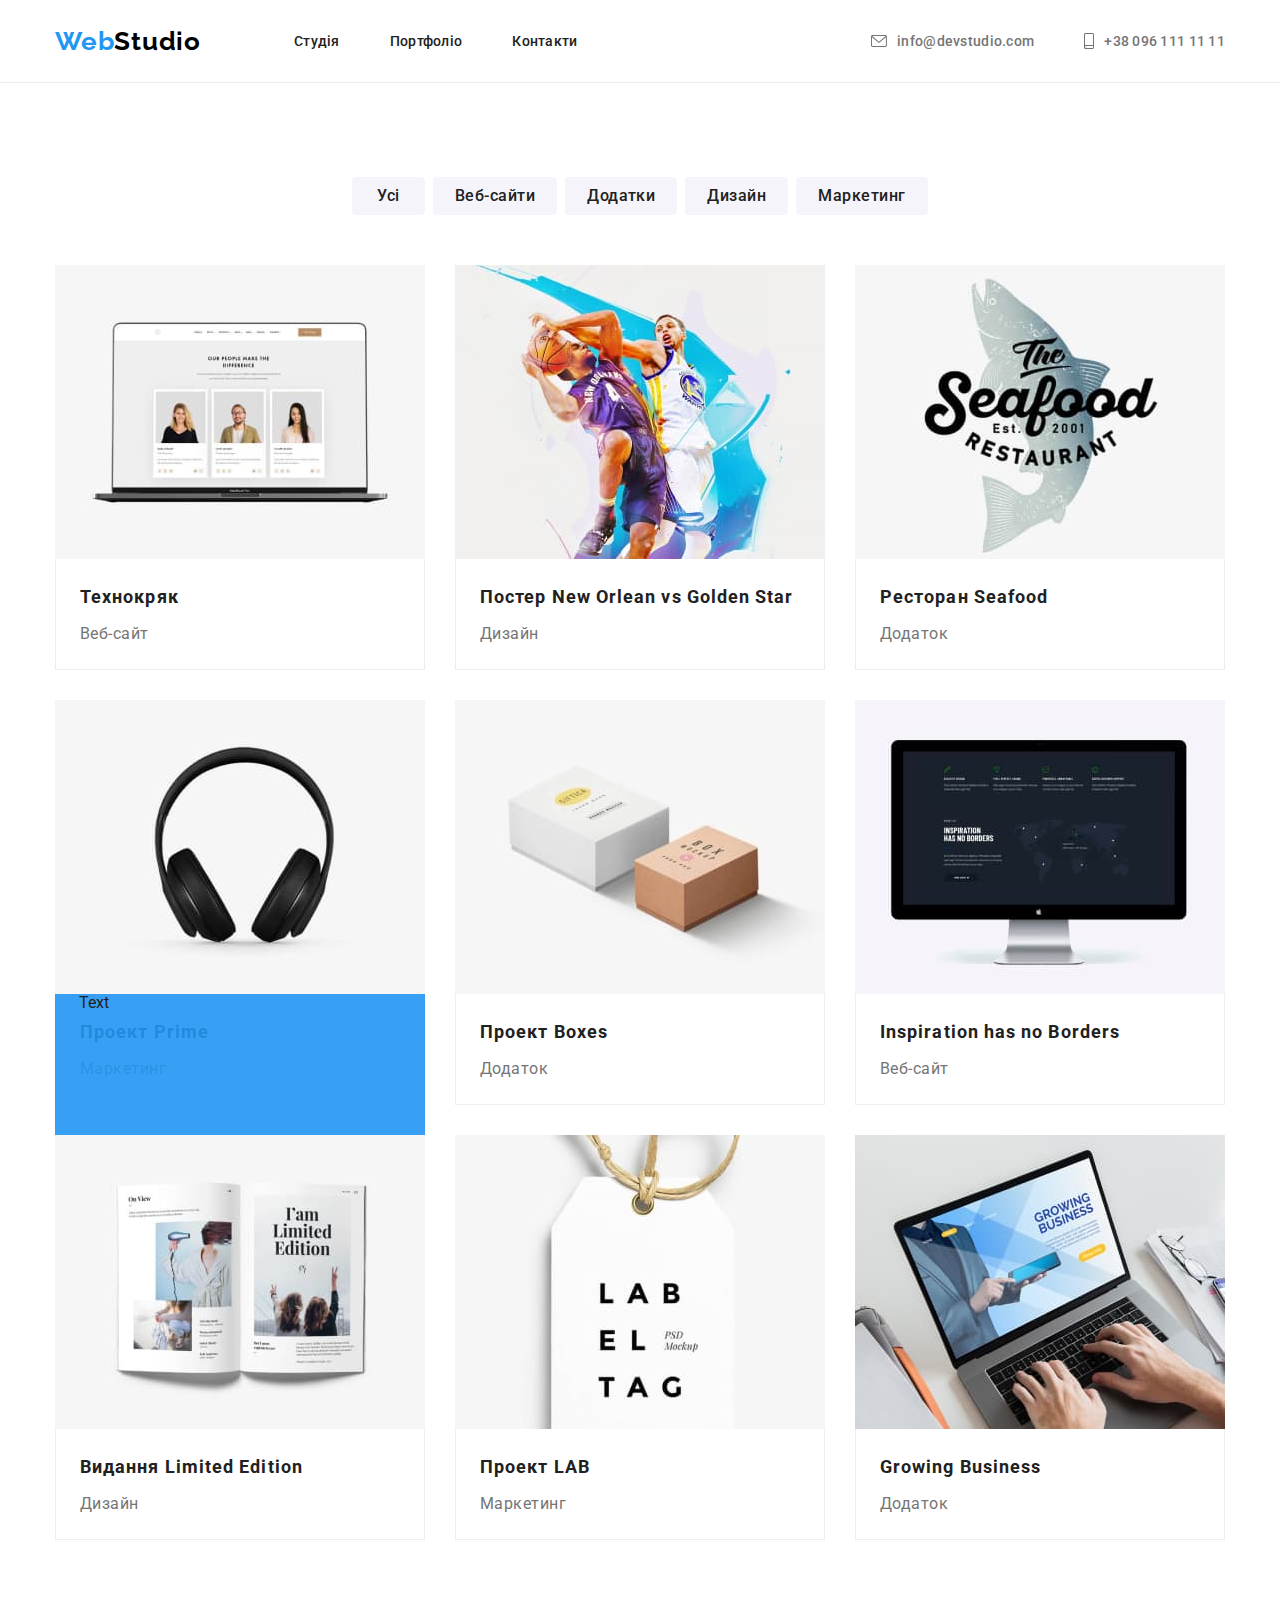
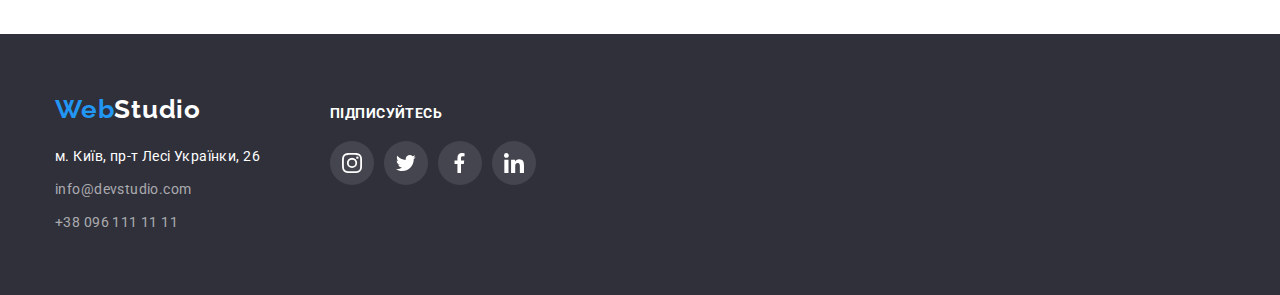
==== portfolio.html @ ab33ab99 "Роблю" ====
<!DOCTYPE html>
<html lang="uk">
<head>
    <meta charset="UTF-8">
    <meta http-equiv="X-UA-Compatible" content="IE=edge">
    <meta name="viewport" content="width=device-width, initial-scale=1.0">
    <title>WebStudio</title>
    <link rel="preconnect" href="https://fonts.googleapis.com">
<link rel="preconnect" href="https://fonts.gstatic.com" crossorigin>
<link href="https://fonts.googleapis.com/css2?family=Raleway:wght@700&family=Roboto:wght@400;500;700;900&display=swap" rel="stylesheet">
<link rel="stylesheet" href="https://cdnjs.cloudflare.com/ajax/libs/modern-normalize/1.1.0/modern-normalize.min.css">
     <link rel="stylesheet" href="./css/style.css" />

</head>
<body class="portf-body">
    <header class="header ">
    
        <div class="header-div container">
        <nav class="header-nav ">
           <a class="second-logo-color link" href="./index.html"><span class="logo-color">Web</span>Studio</a>
           <ul class="header-list"> 
                
                <li class="header-item">
                    <a class="header-link link list focus-header" href="./index.html">Студія</a>
                </li>
                <li class="header-item">
                    <a class="header-link link list focus-header" href="./portfolio.html">Портфоліо</a>
                </li>
                <li class="header-item">
                    <a class="header-link link list focus-header" href="-">Контакти</a>
                </li>
            </ul>
        </nav>
            <ul class="header-contact">
            <li class="contact-item">
                
                <a class="contact-link link list contact-clr-change" href="mailto:info@devstudio.com">
                    <svg class="email-svg">
                        <use href="./images/symbol-defs.svg#icon-email"></use>
                    </svg>
                    info@devstudio.com</a></li>
            <li class="contact-item">
            
            
            <a class="contact-link link list contact-clr-change" href="tel:+380961111111">
                <svg class="telephon-svg">
                    <use href="./images/symbol-defs.svg#icon-smartphon"></use>
                </svg>
                +38 096 111 11 11</a></li>
            </ul>
        </div>
        </header>
<main class="prtf-main-1">
<section class="filter">
<div class="container">
        <h1 class="visually-hidden">portfolio</h1>
        <ul class=" prtf-list">
    <li class="list prtf-btm"><button type="button" class="portfolio-btm1 btm-hover btm-focus">Усі</button></li>
    <li class="list prtf-btm"><button type="button" class="portfolio-btm btm-hover btm-focus">Веб-сайти</button></li>
    <li class="list prtf-btm"><button type="button" class="portfolio-btm btm-hover btm-focus">Додатки</button></li>
    <li class="list prtf-btm"><button type="button" class="portfolio-btm btm-hover btm-focus">Дизайн</button></li>
    <li class="list prtf-btm"><button type="button" class="portfolio-btm btm-hover btm-focus">Маркетинг</button></li>
    </ul>



<ul class="prtf-grid">
    <li class="list  prtf-li">
 <img src="./portfolio-photos-small/imgportf-photo1.jpg" alt="Технокряк" >
 <div class="prtf-card">
    <h2 class="portfolio-title">Технокряк</h2> 
 <p class="portfolio-text">Веб-сайт</p>

</div>
    </li>
    <li class="list prtf-li">
 <img  src="./portfolio-photos-small/imgportf-photo2.jpg" alt="Постер">
  <div class="prtf-card">
    <h2 class="portfolio-title">Постер  <span  lang="en">New Orlean vs Golden Star</span></h2>
  <p class="portfolio-text">Дизайн</p>
   
</div>
    </li>
    <li class="list prtf-li">
 <img  src="./portfolio-photos-small/imgportf-photo3.jpg" alt="Ресторан">
  <div class="prtf-card">
    <h2 class="portfolio-title">Ресторан  <span lang="en">Seafood</span></h2>
  <p class="portfolio-text">Додаток</p>
   
</div>
    </li>
    <li class="list prtf-li">
        
 <img  src="./portfolio-photos-small/imgportf-photo4.jpg" alt="Прайм">
 <div class="div-overlay"><p class="overlay-text">Text</p></div>

  <div class="prtf-card">
    <h2 class="portfolio-title">Проект <span lang="en">Prime</span></h2>
  <p class="portfolio-text">Маркетинг</p>
   
</div>

    </li>
    <li class="list prtf-li">
 <img  src="./portfolio-photos-small/imgportf-photo5.jpg" alt="Бокси">
  <div class="prtf-card">
    <h2 class="portfolio-title">Проект <span lang="en">Boxes</span></h2>
  <p class="portfolio-text">Додаток</p>
   
</div>
    </li>
    <li class="list prtf-li">
 <img  src="./portfolio-photos-small/imgportf-photo6.jpg" alt="Немає меж">
  <div class="prtf-card">
    <h2 class="portfolio-title" lang="en">Inspiration has no Borders </h2>
  <p class="portfolio-text">Веб-сайт</p>
   
</div>
    </li>
    <li class="list prtf-li">
 <img  src="./portfolio-photos-small/imgportf-photo7.jpg" alt="Видання">
  <div class="prtf-card">
    <h2 class="portfolio-title">Видання <span lang="en">Limited Edition</span></h2>
  <p class="portfolio-text">Дизайн</p>
   
</div>
    </li>
    <li class="list prtf-li">
 <img  src="./portfolio-photos-small/imgportf-photo8.jpg" alt="Маркетинговий проект">
  <div class="prtf-card">
    <h2 class="portfolio-title">Проект <span lang="en">LAB</span></h2>
  <p class="portfolio-text">Маркетинг</p>
   
</div>
    </li>
    <li class="list prtf-li">
 <img  src="./portfolio-photos-small/imgportf-photo9.jpg" alt="Ростучий бізнес">
  <div class="prtf-card">
    <h2 class="portfolio-title" lang="en">Growing Business</h2>
  <p class="portfolio-text">Додаток</p>
   
</div>
    </li>
        </ul>
</div>
</section>
</main>
<footer class="footer ">
  <div class="container foooter-div">
      <div class="address-div">
        <a class="footer-logo  link list" href="./index.html"><span class="end-logo-color">Web</span>Studio</a>
          
              <address class="footer-address">
          <ul class="footer-list link list">
         <li class="footer-item"><a class="footer-link link footer-addr-clr address-clr-change" href="https://goo.gl/maps/CPtrU1FHBa2aNyZL9" target="_blank"
           rel="noopener noreferrer nofollow">м. Київ, пр-т Лесі Українки, 26</a></li>
          <li class="footer-item"><a class="footer-link link contact-clr-change" href="mailto:info@devstudio.com">info@devstudio.com</a></li>
          <li class="footer-item"><a class="footer-link link contact-clr-change" href="tel:+380961111111">+38 096 111 11 11</a></li>
      </ul>
 
  </address>
</div> 
  <div class="social-networks-footer">
      <h2 class="social-title">Підписуйтесь</h2>
      <ul class="social-list">

          <li class="social-item list">
              <a class="social-link" href="">
                  <svg class="social-svg icon-instagram">
                      <use href="./images/symbol-def.svg#icon-instagram"></use>
                  </svg>
              </a>
          </li>
          <li class="social-item list">
              <a class="social-link" href="">
                  <svg class="social-svg icon-twitter">
                      <use href="./images/symbol-defs.svg#icon-twitter"></use>
                  </svg>
              </a>
          </li>
          <li class="social-item list">
              <a class="social-link" href="">
                  <svg class="social-svg icon-facebook">
                      <use href="./images/symbol-defs.svg#icon-facebook"></use>
                  </svg>
              </a>
          </li>
          <li class="social-item list">
              <a class="social-link" href="">
                  <svg class="social-svg icon-linkedin">
                      <use href="./images/symbol-defs.svg#icon-linkedin"></use>
                  </svg>
              </a>
          </li>
      </ul>
  </div>
  </div>
     </footer>




    
</body>
</html>
---- css/style.css ----
:root {
--black-color: #212121 ;
--dark-gray-color:#2F303A ;
--black-000-color: #000000 ;
--blue-color: #2196F3 ;
--dark-blau:#188CE8 ;
--gray-color: #757575 ;
--white-color: #ffffff ;
--team-bg-colore:#F5F4FA ;;
--footer-address-clr: rgba(255, 255, 255, 0.6); 
/*------------portfolio----------------*/
--dark-white:#F5F4FA ;
--portf-btm-txt-clr:#212121 ;
--portf-title: #212121 ;
--portf-text:#757575;
--portf-btm-bg-effct:#2196F3;
--portf-btm-tx-effct: #ffffff ;
 }

h1,
h2,
h3,
h4,
h5,
h6,
p ,
ul,
ol{
	margin: 0;
    padding: 0;
}
.list {
	list-style: none;
	padding-left: 0;
	margin: 0;
}
.link {
	text-decoration: none;
	color: inherit;
}
img {
	display: block;
	max-width: 100%;
	height: auto;
}
address {
	font-style: normal;
	/* or */
	font-style: inherit;
}

.list{
    list-style: none;
}

.link{
    text-decoration: none;
}
html{
 box-sizing: border-box;
}

*,
*::before ,
*::after{
    box-sizing: inherit;
}

body{
    font-family:"Roboto", sans-serif ;
    color: var(--black-color);
    margin: 0;
    display: block;
    align-items: center;
    background-color: var(--white-color);
}

.container{
    width: 1200px;
    margin-left: auto;
    margin-right: auto;
    padding-left: 15px;
    padding-right: 15px;
}

.section{
    padding-top: 94px ;
    padding-bottom: 94px;
}
 /*-------------------- Header-----------------*/
.header-place{
    display: block;
    
}
.header-div{
    display: flex;
    margin-left: auto;
    margin-right: auto;
   
}
.header {
    border-bottom: 1px solid #ECECEC;
    color:var(--white-color);
    display: flex;
    align-items: center;
    
  

  
}


.header-nav{
    display: flex;
    align-items: center;
}

.second-logo-color {
    align-items: center;
    margin-right: 93px;


    font-family: 'Raleway';
font-style: normal;
font-weight: 700;
font-size: 26px;
line-height:calc(31/26);
letter-spacing: 0.03em;
    color:var(--black-000-color) ;
}
.logo-color {
    color: var(--blue-color);
}
.header-list {
    display: flex ;
    align-items: center;
    
}

.header-item {
    padding-top: 32px;
    padding-bottom: 32px;
    margin-right: 50px;
    display: block;
}
.header-item:last-child{
    margin-right: 0;
}
.email-svg{
    width: 16px;
    height: 12px;
    margin-right: 10px;
    fill: currentColor;
}
.header-link {
    padding-top: 32px;
    padding-bottom: 32px;
    


font-weight: 500;
font-size: 14px;
line-height: 1.14;
letter-spacing: 0.02em;
color: var(--black-color);
position: relative;
}
.header-link:hover  {
 color: var(--blue-color);
 
 
}
.header-link::after{
    content:" ";
    display: inline-block;
    width: 100%;
    height: 4px;
    background-color: #2196F3;
border-radius: 2px;
position: absolute;
bottom: 0;
right: 0;

opacity: 0;
}
.header-link:focus::after,.header-link:hover::after{
    opacity: 1;
}
.focus-header:focus{
    color: var(--blue-color);
}


.header-contact {
    display: flex;
    margin-left: auto;
    align-items: center;
   

}
.telephon-svg{
    width: 10px;
    height: 16px;
    margin-right: 10px;
    fill: currentColor;
   
}

.contact-item {
    margin-right: 50px;
   display: block;
   
   
    
}
.contact-item:hover , .contact-item:focus{
    color: var(--blue-color);
}
.contact-item:last-child{
    margin-right: 0;
}
.contact-link {
    padding-top: 32px;
    padding-bottom: 32px;


    font-weight: 500;
font-size: 14px;
line-height: calc(16/14);
letter-spacing: 0.02em;
    color: var(--gray-color);
    display: flex;
    align-items: center;
}

.contact-clr-change:hover , .contact-clr-change:focus{
color: var(--blue-color);
}
    
    
.middle{
  
   
}

.middle-section {
    background-image: linear-gradient( to right, rgba(47, 48, 58, 0.4), rgba(47, 48, 58, 0.4) ), url(../background-img/background-image.jpg);
    
    background-color: var(--dark-gray-color);
    
    
    
    
    padding-top: 200px;
    padding-bottom: 200px;
    max-width: 1600px;
    max-height: 600px;
    background-position: center;
    background-size: cover;
    background-repeat: no-repeat;
    margin: 0 auto;
}


.middle-title {
    display: block;
    text-align: center;
    max-width: 696px;
    align-items: center;
    margin: 0 auto;
    margin-bottom: 30px;
    
   
    font-weight: 900;
    font-size: 44px;
    line-height: 1.36;
    text-align: center;
    letter-spacing: 0.06em;
    text-transform: uppercase;
        color: var(--white-color);
      
}

/* .mdl-btm-chg:hover , .mdl-btm-chg:focus{ 
    background-color: #188CE8;
}*/
.botton-div-1{
    padding-bottom: 200px;
}
.middle-button{
    display: inline-block;
    margin: 0 auto;
    padding-top: 10px;
    padding-bottom: 10px;
    padding-left: 32px;
    padding-right: 32px;
   

    font-family:inherit;
    font-weight: 700;
font-size: 16px;
line-height: 1.88;
background-color: var(--blue-color);
color: var(--white-color);
display: flex;
align-items: center;
text-align: center;
border-radius: 4px;
letter-spacing: 0.06em;
border: 0px;


}

.btm-settings:hover , .btm-settings:focus{
    background-color: var(--dark-blau);
    cursor: pointer;

}
.middle-advant {
    padding-bottom: 0;
   
}
.middle-list {
    display: flex;
    margin: 0, auto;
    
}
.middle-item {
    width: 270px;
    margin-right: 30px; 
    
   
}

.middle-item:last-child{
    margin: 0;
}
.middle-svg-div{
    width: 270px;
    height: 120px;
    background-color: #F5F4FA;
    border-radius: 4px;
    margin-bottom: 30px;
   
    display: flex;
    justify-content: center;
    align-items: center;
    
}
.middle-svg1{
    width: 70px;
    height: 70px;
       
}
.middle-svg2{
    width:70px;
    height: 70px;

}
.middle-svg3{
    width: 70px;
    height: 70px;
}
.middle-svg4{
    width: 70px;
    height: 70px;
}


.advant-title {
font-weight: 700;
font-size: 14px;
line-height: calc(16/14);
letter-spacing: 0.03em;
text-transform: uppercase;
color: var(--black-color);
margin-bottom: 10px;
}
.middle-text {
    font-weight: 400;
font-size: 14px;
line-height: 1.71;
letter-spacing: 0.03em;
color: var(--gray-color);
}
.function {
    background-color: var(--white-color);
    
}

.function-title {
    margin-bottom: 50px;
    
font-weight: 700;
font-size: 36px;
line-height: calc(42/36);
text-align: center;
letter-spacing: 0.03em;
}
.desktop{
    width: 370px;
height: 70px;
background-color: rgba(47, 48, 58, 0.8) ;
position: absolute;
bottom: 0px;
display: flex;
justify-content: center;

}
.function-title-h3{
font-weight: 700;
font-size: 14px;
line-height: calc(16/14);
text-align: center;
letter-spacing: 0.03em;
text-transform: uppercase;
color: #FFFFFF;
margin-top: 27px;
margin-bottom: 27px;
position: absolute;


}

.mobile{
    width: 370px;
height: 70px;
background-color: rgba(47, 48, 58, 0.8) ;
position: absolute;
bottom: 0px;
display: flex;
justify-content: center;
}
.design{
    width: 370px;
    height: 70px;
    background-color: rgba(47, 48, 58, 0.8) ;
    position: absolute;
    bottom: 0px;
    display: flex;
    justify-content: center; 
}


.function-list {
    display: flex;
    padding: 0;
}
.function-item {
    margin-right: 30px;
    position: relative;
   
}
.function-item:last-child{
    margin: 0;
}

.team-section {
    background-color: var(--team-bg-colore);
}

.team-title {
margin-bottom: 50px;


color: var(--black-color);
font-weight: 700;
font-size: 36px;
line-height: calc(42/36);
text-align: center;
letter-spacing: 0.03em;
}
.team-list {
    display: flex;
    padding: 0;
}
.team-item {
    border-radius: 0px 0px 4px 4px;
    box-shadow: 0px 1px 3px rgba(0, 0, 0, 0.12), 0px 1px 1px rgba(0, 0, 0, 0.14), 0px 2px 1px rgba(0, 0, 0, 0.2);
    background-color: var(--white-color);
    width: 270px;
    margin-right: 30px;
}
.team-item:last-child{
margin: 0;
}
.team-div{
   
 padding-bottom: 30px;
 padding-top: 30px;
}
.team-name {
margin-bottom: 10px;

color: var(--black-color);
font-weight: 500;
font-size: 16px;
line-height: calc(19/16);
text-align: center;
letter-spacing: 0.03em;
}
.team-text {
color: var(--gray-color);
font-weight: 400;
font-size: 16px;
line-height: calc(19/16);
text-align: center;
letter-spacing: 0.03em;
}

.social-team-list{
    display: flex;
    margin-top: 16px;
   
    justify-content: center;
}

.team-social-item {
    margin-right: 10px;
   
}
.team-social-item:last-child{
    margin-right: 0;
}
.social-team-link{
    width: 44px;
    height: 44px;
    display: flex;
    justify-content: center;
    align-items: center;
    color: #AFB1B8;
    border-radius: 50%;
}
.social-team-link:hover , .social-team-link:focus {
    background-color: var(--blue-color);
    color: var(--white-color);
 }
.social-team-svg {
    width: 100%;
    height: 100%;
    fill: currentColor;
}

.partner {
    padding-top: 94px;
    padding-bottom: 94px;
    background-color: var(--white-color);
   
}
.partner-title {
   margin-left: auto;
   margin-right: auto;
   margin-bottom: 50px;

   font-weight: 700;
font-size: 36px;
line-height: calc(42/36);
text-align: center;
letter-spacing: 0.03em;
}
.partner-list {
    display: flex;
    
}
.partner-item {
    margin-right: 30px;
   
width: 170px;
height: 92px;

}

.partner-item:last-child{
    margin-right: 0;
}

.partner-link{
    color:#AFB1B8 ;
    width: 100%;
    height: 100%;
    border: 1px solid #AFB1B8;
    border-radius: 4px;
    display: flex;
    justify-content: center;
    align-items: center;
   
}
.partner-link:hover,.partner-link:focus {
    color: var(--blue-color);
    border-color: var(--blue-color);
    
}
.partner-svg{
fill:currentColor;
object-fit: contain;



}
/* --------stile for every icon----------- */
 .icon-ya-co{
    width: 41px;
    height: 46.7px;
   object-position: 50% 50%;
    
}
.icon-list-cor{
     width: 40px;
    height: 52px;
    
}
.icon-ship-cor{
     width: 43.46px;
    height: 41.18px;
    
}
.icon-foster{
     width: 84.44px;
    height: 40.62px;
    
}
.icon-plant-cor{
     width: 62.54px;
    height: 45.43px;
    
}
.icon-teg-line{
     width: 93.79px;
    height: 43.93px;
    
}

/* ----------------end------------------ */

.footer {
    padding-top:60px; 
    padding-bottom: 60px;
    margin: 0 , auto;
    background-color: var(--dark-gray-color);
    
}
.foooter-div{
    display: flex;
    align-items: baseline;

}
.address-div{

}

.footer-logo {
color: var(--white-color);
font-weight: 700;
font-size: 26px;
line-height: calc(31/26);
letter-spacing: 0.03em;
font-family: 'Raleway';
font-style: normal;
display: block;
margin-bottom: 20px;


}
.end-logo-color {
    color: var(--blue-color);
}
.footer-address {
}
.footer-list {
}
.footer-item {
    font-style: normal;
    margin-bottom: 9px;

}
.footer-item:last-child{
   margin-bottom: 0;
}

.footer-link {
 color: var(--footer-address-clr);
 font-family: 'Roboto';
font-style: normal;
font-weight: 400;
font-size: 14px;
line-height: 1.71;
letter-spacing: 0.03em;
}
.footer-addr-clr{
    color:var(--white-color) ;
}
.address-clr-change:hover,.address-clr-change:focus{
    color: var(--blue-color)
}

.social-networks-footer{
    margin-left: 70px;
}
.social-title{
    
    font-weight: 700;
font-size: 14px;
line-height: 16px;
letter-spacing: 0.03em;
text-transform: uppercase;

color: #FFFFFF;
}
.social-list{
    display: flex;
    margin-top: 20px;
}
.social-item {
    width: 44px;
    height: 44px;
    
    margin-right: 10px;
    
}
.social-item:last-child{
    margin-right: 0;
}
.social-link {
    width: 100%;
    height: 100%;
    display: flex;
    justify-content: center;
    align-items: center;
    background: rgba(255, 255, 255, 0.1);
    border-radius: 50%; 
    fill: #FFFFFF;
}
.social-link:hover , .social-link:focus{
    background-color: var(--blue-color);
}
.social-svg {
    
    object-fit: contain;
    width:100%;
    height: 100%;
    
}
.icon-instagram{
    width: 20px; ;
    height: 20px; ;
}
.icon-twitter{
    width:20px ;
    height: 20px;
}
.icon-facebook{
    width: 20px; ;
    height: 20px; ;
}
.icon-linkedin{
    width: 20px;
    height:20px;
}
/* -----------portfolio-------------*/

.portf-body{
    background-color:var(--white-color) ;
    font-family:"Roboto", sans-serif ;
    color: var(--black-color);

}

.prtf-header{
    background-color: var(--white-color);
 }
.visually-hidden {
    position: absolute;
    white-space: nowrap;
    width: 1px;
    height: 1px;
    overflow: hidden;
    border: 0;
    padding: 0;
    clip: rect(0 0 0 0);
    clip-path: inset(50%);
    margin: -1px;
} 
.prtf-list{
    display: flex;
    justify-content: center;
    margin-bottom: 50px;
    
}
.portf-img-div{
    position: relative; 

}
.overlay-text{
    width: 370px;
    height: 294px;
   padding-left: 24px;
   padding-right: 24px;
 background-color: rgba(33, 150, 243, 0.9);
 position: absolute;
 top: 0;
 transform: translateY(100%); 

}
.div-overlay:hover ,  .prtf-li:hover{

}
.overlay-text:hover , .prtf-li:hover{
    transform: translateY(0);
   
}
 .portf-img-div:hover{
    transform: translate(0);

}
.prtf-btm{
    margin-right: 8px;
   
}



.prtf-btm:last-child{
    margin: 0;
}
.filter{
    padding-top: 94px;
    background-color: var(--white-color);
    padding-bottom: 94px;
}
.portfolio-btm1{
    padding-left: 25px;
    padding-right: 25px;
    padding-top: 6px;
    padding-bottom: 6px;

    font-family:inherit;
    background-color: var(--dark-white);
  color: var(--black-color);
  border: 0px;
  font-weight: 500;
font-size: 16px;
line-height: 1.62;
text-align: center;
letter-spacing: 0.03em;
cursor: pointer;
border-radius: 4px;
    }
.portfolio-btm{
    padding-top: 6px;
    padding-left: 22px;
    padding-right: 22px;
    padding-bottom: 6px;


    font-family:inherit;
    background-color: var(--dark-white);
  color: var(--black-color);
  border: 0px;
  font-weight: 500;
font-size: 16px;
line-height: 1.62;
text-align: center;
letter-spacing: 0.03em;
cursor: pointer;
border-radius: 4px;

}


.btm-hover:hover {
    background-color: var(--blue-color);
    color:var(--white-color);
 }

 .btm-focus:focus{
    background-color:var(--blue-color) ;
    color:var(--white-color);
 }




 .prtf-grid{
    margin-top: 50px;
    padding: 0;
    display: flex;
    flex-wrap: wrap;
     gap: 30px;
     margin: 0;
    
     }
  
 /* } 
 .prtf-grid:nth-child(3n){
    column-gap: 0;
 }*/
.prtf-li{
    flex-basis: calc((100% - 60px) / 3);
    position: relative;
}
.prtf-li:hover , .prtf-li:focus{
box-shadow: 0px 1px 1px rgba(0, 0, 0, 0.12), 0px 4px 4px rgba(0, 0, 0, 0.06), 1px 4px 6px rgba(0, 0, 0, 0.16);

}

.prtf-card{
    padding: 20px 24px;
   margin: 0;
    border: 1px solid #EEEEEE;
    border-top: none;
   
}

.portfolio-images{
    
}
 .portfolio-title{
    margin-bottom:4px ;

    font-weight: 700;
font-size: 18px;
line-height: 2;
letter-spacing: 0.06em;
color: var(--black-color);
 }



 .portfolio-text{

    font-weight: 400;
font-size: 16px;
line-height: 1.88;
letter-spacing: 0.03em;
color: var(--gray-color);
margin: 0;

 }

  /* --------------modal------------*/
  .backdrop{
    position: fixed;
    top: 0;
    left: 0;
    width: 100%;
    height: 100%;

  }
  .backdrop.is-hidden{
    opacity: 0;
    pointer-events: none;
  }
  .modal{
    position: absolute;
    top: 50%;
    left: 50%;
    transform: translate(-50%,-50% );
    min-width: 528px;
    min-height: 581px;
    background-color: var(--white-color);
    box-shadow: 0px 1px 3px rgba(0, 0, 0, 0.12), 0px 1px 1px rgba(0, 0, 0, 0.14), 0px 2px 1px rgba(0, 0, 0, 0.2);
border-radius: 4px;

  }
  .modal-button{
    position: absolute;
    right: 8px;
    top: 8px;
    width: 30px;
    height: 30px;
    

    background-color: var(--white-color);
    border: 1px solid rgba(0, 0, 0, 0.1);
    border-radius: 50%;
  }
  .modal-svg{
    position: absolute;
    top: 50%;
    left: 50%;
    transform: translate(-50%,-50% );
    width: 18px;
    height: 18px;
    
  }
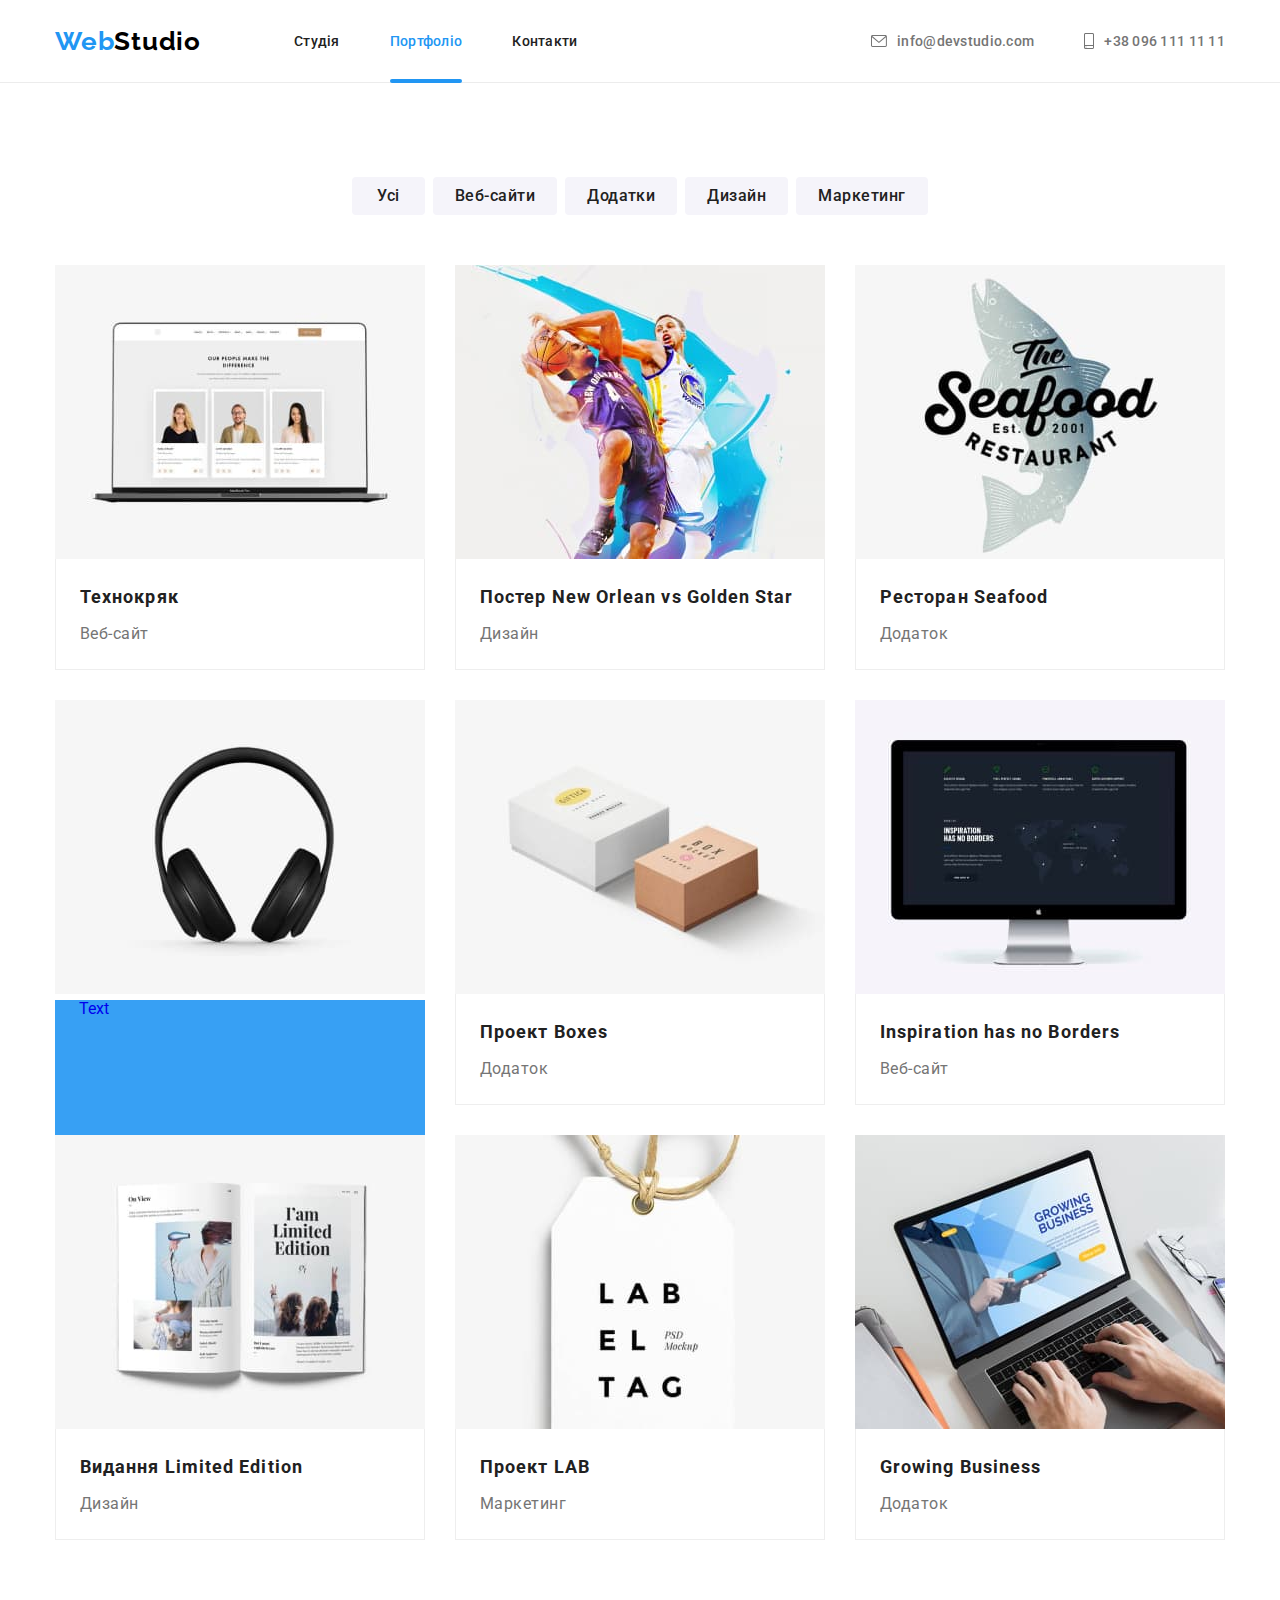
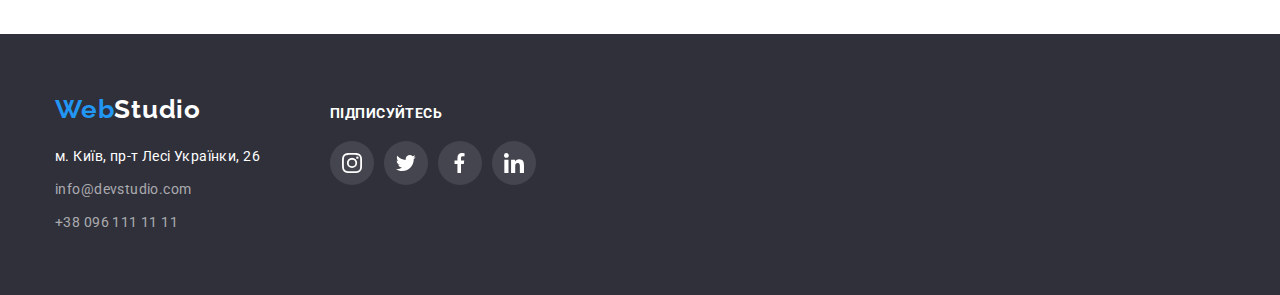
==== commit 9a7b0059: "Роблю" ====
--- a/portfolio.html
+++ b/portfolio.html
@@ -21,13 +21,13 @@
            <ul class="header-list"> 
                 
                 <li class="header-item">
-                    <a class="header-link link list focus-header" href="./index.html">Студія</a>
+                    <a class="header-link link list focus-header opacity" href="./index.html">Студія</a>
                 </li>
                 <li class="header-item">
-                    <a class="header-link link list focus-header" href="./portfolio.html">Портфоліо</a>
+                    <a class="header-link link list focus-header blue-color" href="./portfolio.html">Портфоліо</a>
                 </li>
                 <li class="header-item">
-                    <a class="header-link link list focus-header" href="-">Контакти</a>
+                    <a class="header-link link list focus-header opacity" href="-">Контакти</a>
                 </li>
             </ul>
         </nav>
@@ -66,80 +66,99 @@
 
 <ul class="prtf-grid">
     <li class="list  prtf-li">
+        <a class="portfolio-link" href="-">
  <img src="./portfolio-photos-small/imgportf-photo1.jpg" alt="Технокряк" >
  <div class="prtf-card">
     <h2 class="portfolio-title">Технокряк</h2> 
  <p class="portfolio-text">Веб-сайт</p>
 
 </div>
-    </li>
-    <li class="list prtf-li">
+</a>
+    </li>
+    <li class="list prtf-li">
+        <a class="portfolio-link" href="-">
+    
  <img  src="./portfolio-photos-small/imgportf-photo2.jpg" alt="Постер">
   <div class="prtf-card">
     <h2 class="portfolio-title">Постер  <span  lang="en">New Orlean vs Golden Star</span></h2>
   <p class="portfolio-text">Дизайн</p>
    
 </div>
-    </li>
-    <li class="list prtf-li">
+</a>
+    </li>
+    <li class="list prtf-li">
+        <a class="portfolio-link" href="-">
  <img  src="./portfolio-photos-small/imgportf-photo3.jpg" alt="Ресторан">
   <div class="prtf-card">
     <h2 class="portfolio-title">Ресторан  <span lang="en">Seafood</span></h2>
   <p class="portfolio-text">Додаток</p>
    
 </div>
-    </li>
-    <li class="list prtf-li">
-        
+</a>
+    </li>
+    <li class="list prtf-li">
+        <a class="portfolio-link" href="-">
+         <div class="portfolio-overlay">  
  <img  src="./portfolio-photos-small/imgportf-photo4.jpg" alt="Прайм">
- <div class="div-overlay"><p class="overlay-text">Text</p></div>
-
+ <div class="div-overlay">  <p class="overlay-text">Text</p>
+</div>
+</div> 
   <div class="prtf-card">
     <h2 class="portfolio-title">Проект <span lang="en">Prime</span></h2>
   <p class="portfolio-text">Маркетинг</p>
    
 </div>
-
-    </li>
-    <li class="list prtf-li">
+</a>
+    </li>
+    <li class="list prtf-li">
+        <a class="portfolio-link" href="-">
  <img  src="./portfolio-photos-small/imgportf-photo5.jpg" alt="Бокси">
   <div class="prtf-card">
     <h2 class="portfolio-title">Проект <span lang="en">Boxes</span></h2>
   <p class="portfolio-text">Додаток</p>
    
 </div>
-    </li>
-    <li class="list prtf-li">
+</a>
+    </li>
+    <li class="list prtf-li">
+        <a class="portfolio-link" href="-">
  <img  src="./portfolio-photos-small/imgportf-photo6.jpg" alt="Немає меж">
   <div class="prtf-card">
     <h2 class="portfolio-title" lang="en">Inspiration has no Borders </h2>
   <p class="portfolio-text">Веб-сайт</p>
    
 </div>
-    </li>
-    <li class="list prtf-li">
+</a>
+    </li>
+    <li class="list prtf-li">
+        <a class="portfolio-link" href="-">
  <img  src="./portfolio-photos-small/imgportf-photo7.jpg" alt="Видання">
   <div class="prtf-card">
     <h2 class="portfolio-title">Видання <span lang="en">Limited Edition</span></h2>
   <p class="portfolio-text">Дизайн</p>
    
 </div>
-    </li>
-    <li class="list prtf-li">
+</a>
+    </li>
+    <li class="list prtf-li">
+        <a class="portfolio-link" href="-">
  <img  src="./portfolio-photos-small/imgportf-photo8.jpg" alt="Маркетинговий проект">
   <div class="prtf-card">
     <h2 class="portfolio-title">Проект <span lang="en">LAB</span></h2>
   <p class="portfolio-text">Маркетинг</p>
    
 </div>
-    </li>
-    <li class="list prtf-li">
+</a>
+    </li>
+    <li class="list prtf-li">
+        <a class="portfolio-link" href="-">
  <img  src="./portfolio-photos-small/imgportf-photo9.jpg" alt="Ростучий бізнес">
   <div class="prtf-card">
     <h2 class="portfolio-title" lang="en">Growing Business</h2>
   <p class="portfolio-text">Додаток</p>
    
 </div>
+</a>
     </li>
         </ul>
 </div>
--- a/css/style.css
+++ b/css/style.css
@@ -171,6 +171,9 @@
  
  
 }
+.blue-color{
+    color: var(--blue-color);
+}
 .header-link::after{
     content:" ";
     display: inline-block;
@@ -179,13 +182,16 @@
     background-color: #2196F3;
 border-radius: 2px;
 position: absolute;
-bottom: 0;
+bottom: -1.5px;
 right: 0;
 
 opacity: 0;
 }
-.header-link:focus::after,.header-link:hover::after{
+.header-link::after{
     opacity: 1;
+}
+.opacity::after{
+    opacity: 0;
 }
 .focus-header:focus{
     color: var(--blue-color);
@@ -788,9 +794,21 @@
     margin-bottom: 50px;
     
 }
-.portf-img-div{
-    position: relative; 
-
+.portfolio-link{
+    text-decoration: none;
+    position: relative;
+    
+}
+.portfolio-overlay{
+    position: absolute;
+   
+  
+    
+}
+.div-overlay{
+    transform: translateY(calc(0% + 300px));
+    position: absolute;
+    top: 0;
 }
 .overlay-text{
     width: 370px;
@@ -800,20 +818,16 @@
  background-color: rgba(33, 150, 243, 0.9);
  position: absolute;
  top: 0;
- transform: translateY(100%); 
-
-}
-.div-overlay:hover ,  .prtf-li:hover{
-
-}
-.overlay-text:hover , .prtf-li:hover{
-    transform: translateY(0);
-   
-}
- .portf-img-div:hover{
-    transform: translate(0);
-
-}
+  
+
+}
+
+.div-overlay:hover{
+    transform: translateY(0%);
+}
+/* .portfolio-link:hover .overlay-text:hover{ */
+    /* transform: translateY(0); */
+
 .prtf-btm{
     margin-right: 8px;
    
@@ -898,7 +912,7 @@
  }*/
 .prtf-li{
     flex-basis: calc((100% - 60px) / 3);
-    position: relative;
+   
 }
 .prtf-li:hover , .prtf-li:focus{
 box-shadow: 0px 1px 1px rgba(0, 0, 0, 0.12), 0px 4px 4px rgba(0, 0, 0, 0.06), 1px 4px 6px rgba(0, 0, 0, 0.16);
@@ -946,6 +960,7 @@
     left: 0;
     width: 100%;
     height: 100%;
+    transition: 250ms  cubic-bezier(0.4, 0, 0.2, 1);
 
   }
   .backdrop.is-hidden{
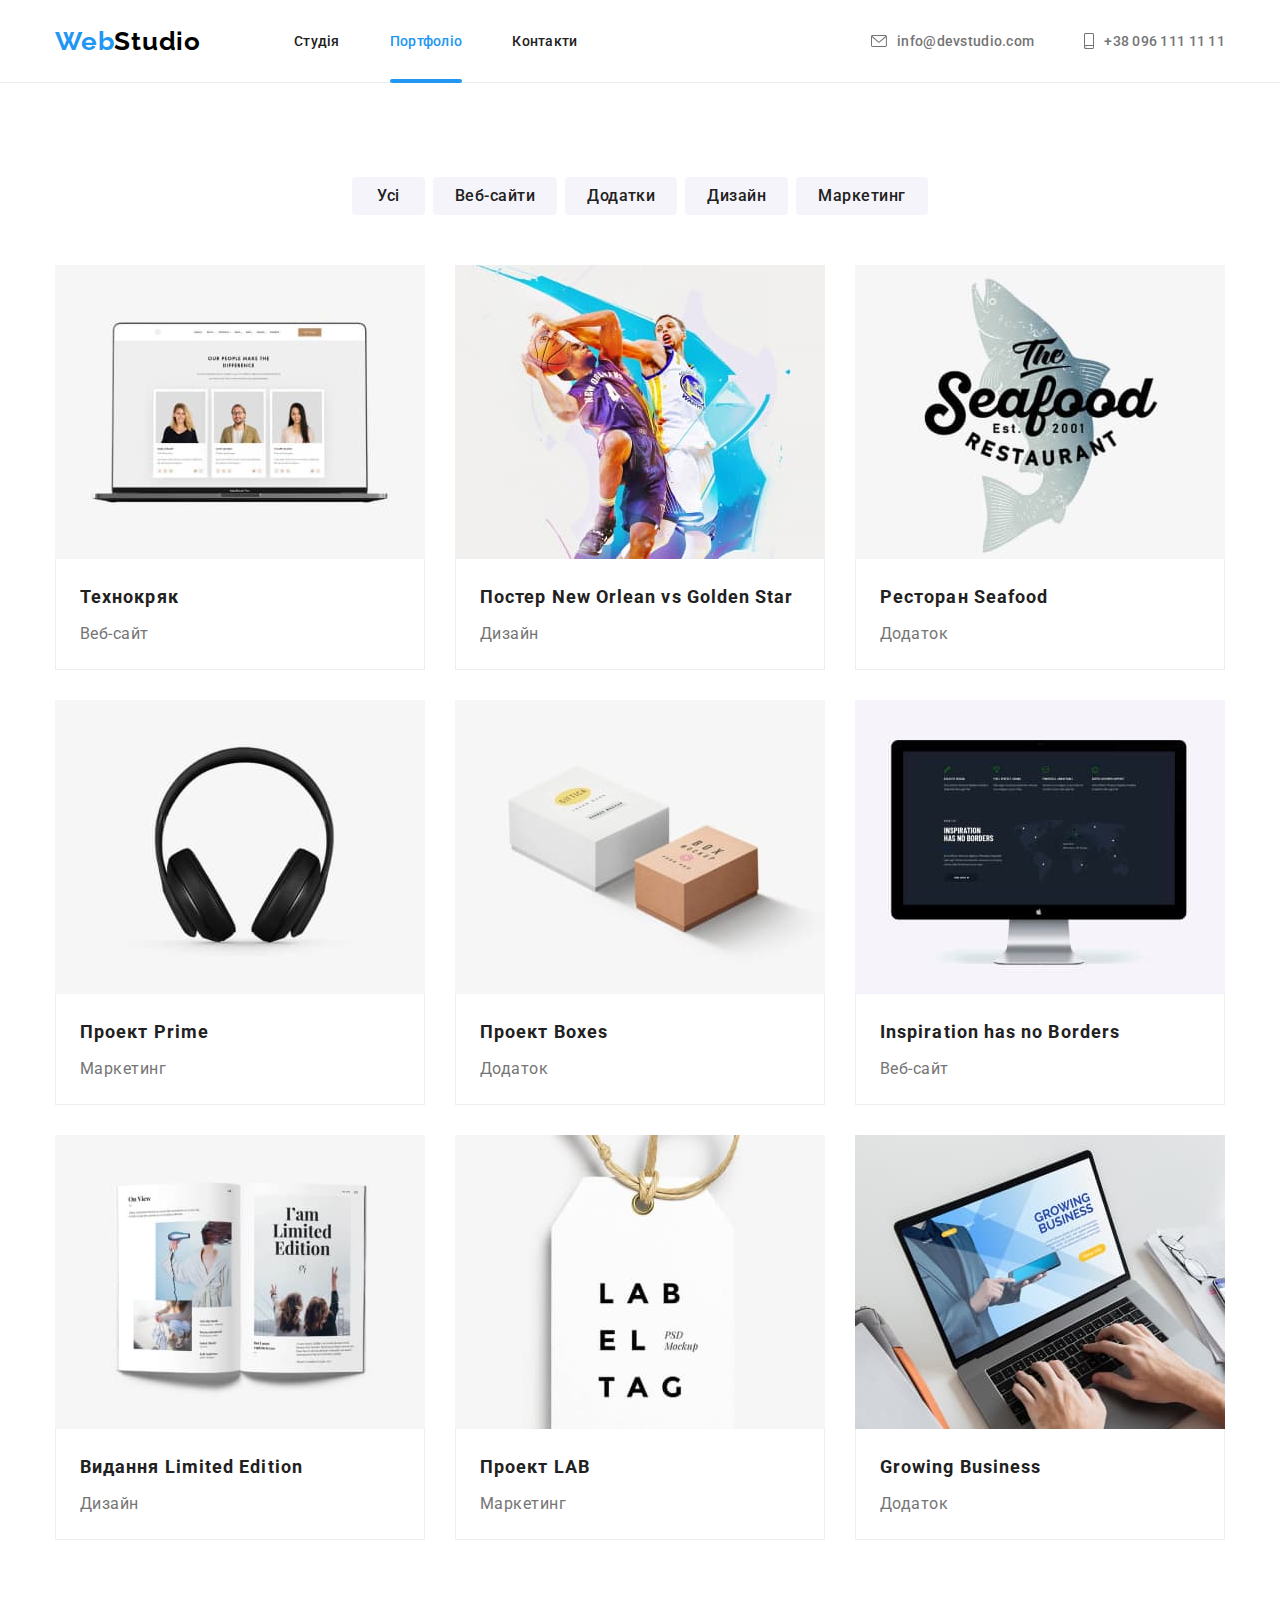
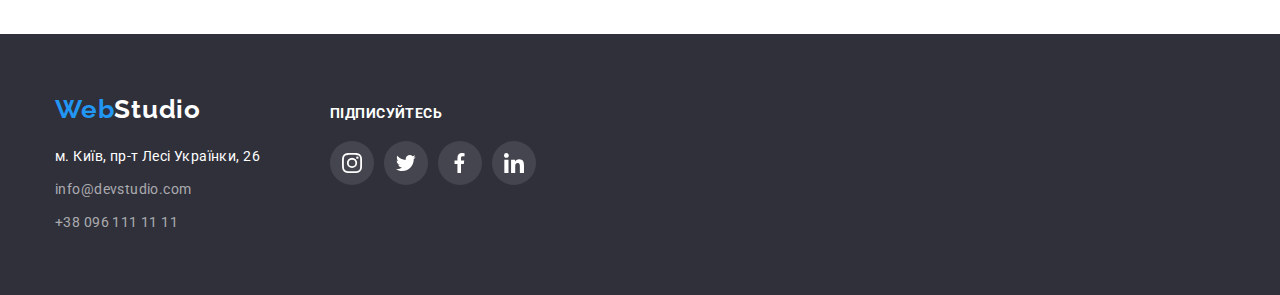
==== commit 352fa372: "Роблю!" ====
--- a/portfolio.html
+++ b/portfolio.html
@@ -67,7 +67,11 @@
 <ul class="prtf-grid">
     <li class="list  prtf-li">
         <a class="portfolio-link" href="-">
+            <div class="portfolio-overlay"> 
  <img src="./portfolio-photos-small/imgportf-photo1.jpg" alt="Технокряк" >
+ <p class="overlay-text">Lorem ipsum, dolor sit amet consectetur adipisicing elit. Officia ipsa sit, eum cum, minima blanditiis voluptates totam error hic dolorem ex cumque illo doloremque exercitationem eius reprehenderit laborum quidem in.
+ Labore iure, repellat praesentium ducimus debitis tempore culpa ex nesciunt, maxime sequi perferendis! Eaque quis, at cum minima expedita eum sint suscipit eius, distinctio quas, asperiores dolor assumenda sit inventore.</p>
+</div>
  <div class="prtf-card">
     <h2 class="portfolio-title">Технокряк</h2> 
  <p class="portfolio-text">Веб-сайт</p>
@@ -77,8 +81,11 @@
     </li>
     <li class="list prtf-li">
         <a class="portfolio-link" href="-">
-    
+            <div class="portfolio-overlay"> 
  <img  src="./portfolio-photos-small/imgportf-photo2.jpg" alt="Постер">
+ <p class="overlay-text">Lorem ipsum, dolor sit amet consectetur adipisicing elit. Officia ipsa sit, eum cum, minima blanditiis voluptates totam error hic dolorem ex cumque illo doloremque exercitationem eius reprehenderit laborum quidem in.
+    Labore iure, repellat praesentium ducimus debitis tempore culpa ex nesciunt, maxime sequi perferendis! Eaque quis, at cum minima expedita eum sint suscipit eius, distinctio quas, asperiores dolor assumenda sit inventore.</p>
+</div>
   <div class="prtf-card">
     <h2 class="portfolio-title">Постер  <span  lang="en">New Orlean vs Golden Star</span></h2>
   <p class="portfolio-text">Дизайн</p>
@@ -88,7 +95,11 @@
     </li>
     <li class="list prtf-li">
         <a class="portfolio-link" href="-">
+            <div class="portfolio-overlay"> 
  <img  src="./portfolio-photos-small/imgportf-photo3.jpg" alt="Ресторан">
+ <p class="overlay-text">Lorem ipsum, dolor sit amet consectetur adipisicing elit. Officia ipsa sit, eum cum, minima blanditiis voluptates totam error hic dolorem ex cumque illo doloremque exercitationem eius reprehenderit laborum quidem in.
+ Labore iure, repellat praesentium ducimus debitis tempore culpa ex nesciunt, maxime sequi perferendis! Eaque quis, at cum minima expedita eum sint suscipit eius, distinctio quas, asperiores dolor assumenda sit inventore.</p>
+</div>
   <div class="prtf-card">
     <h2 class="portfolio-title">Ресторан  <span lang="en">Seafood</span></h2>
   <p class="portfolio-text">Додаток</p>
@@ -100,8 +111,9 @@
         <a class="portfolio-link" href="-">
          <div class="portfolio-overlay">  
  <img  src="./portfolio-photos-small/imgportf-photo4.jpg" alt="Прайм">
- <div class="div-overlay">  <p class="overlay-text">Text</p>
-</div>
+   <p class="overlay-text">Lorem ipsum, dolor sit amet consectetur adipisicing elit. Officia ipsa sit, eum cum, minima blanditiis voluptates totam error hic dolorem ex cumque illo doloremque exercitationem eius reprehenderit laborum quidem in.
+ Labore iure, repellat praesentium ducimus debitis tempore culpa ex nesciunt, maxime sequi perferendis! Eaque quis, at cum minima expedita eum sint suscipit eius, distinctio quas, asperiores dolor assumenda sit inventore.</p>
+
 </div> 
   <div class="prtf-card">
     <h2 class="portfolio-title">Проект <span lang="en">Prime</span></h2>
@@ -112,7 +124,11 @@
     </li>
     <li class="list prtf-li">
         <a class="portfolio-link" href="-">
+            <div class="portfolio-overlay"> 
  <img  src="./portfolio-photos-small/imgportf-photo5.jpg" alt="Бокси">
+ <p class="overlay-text">Lorem ipsum, dolor sit amet consectetur adipisicing elit. Officia ipsa sit, eum cum, minima blanditiis voluptates totam error hic dolorem ex cumque illo doloremque exercitationem eius reprehenderit laborum quidem in.
+ Labore iure, repellat praesentium ducimus debitis tempore culpa ex nesciunt, maxime sequi perferendis! Eaque quis, at cum minima expedita eum sint suscipit eius, distinctio quas, asperiores dolor assumenda sit inventore.</p>
+</div>
   <div class="prtf-card">
     <h2 class="portfolio-title">Проект <span lang="en">Boxes</span></h2>
   <p class="portfolio-text">Додаток</p>
@@ -122,7 +138,11 @@
     </li>
     <li class="list prtf-li">
         <a class="portfolio-link" href="-">
+            <div class="portfolio-overlay"> 
  <img  src="./portfolio-photos-small/imgportf-photo6.jpg" alt="Немає меж">
+ <p class="overlay-text">Lorem ipsum, dolor sit amet consectetur adipisicing elit. Officia ipsa sit, eum cum, minima blanditiis voluptates totam error hic dolorem ex cumque illo doloremque exercitationem eius reprehenderit laborum quidem in.
+ Labore iure, repellat praesentium ducimus debitis tempore culpa ex nesciunt, maxime sequi perferendis! Eaque quis, at cum minima expedita eum sint suscipit eius, distinctio quas, asperiores dolor assumenda sit inventore.</p>
+</div>
   <div class="prtf-card">
     <h2 class="portfolio-title" lang="en">Inspiration has no Borders </h2>
   <p class="portfolio-text">Веб-сайт</p>
@@ -132,7 +152,11 @@
     </li>
     <li class="list prtf-li">
         <a class="portfolio-link" href="-">
+            <div class="portfolio-overlay"> 
  <img  src="./portfolio-photos-small/imgportf-photo7.jpg" alt="Видання">
+ <p class="overlay-text">Lorem ipsum, dolor sit amet consectetur adipisicing elit. Officia ipsa sit, eum cum, minima blanditiis voluptates totam error hic dolorem ex cumque illo doloremque exercitationem eius reprehenderit laborum quidem in.
+ Labore iure, repellat praesentium ducimus debitis tempore culpa ex nesciunt, maxime sequi perferendis! Eaque quis, at cum minima expedita eum sint suscipit eius, distinctio quas, asperiores dolor assumenda sit inventore.</p>
+</div>
   <div class="prtf-card">
     <h2 class="portfolio-title">Видання <span lang="en">Limited Edition</span></h2>
   <p class="portfolio-text">Дизайн</p>
@@ -142,7 +166,11 @@
     </li>
     <li class="list prtf-li">
         <a class="portfolio-link" href="-">
+            <div class="portfolio-overlay"> 
  <img  src="./portfolio-photos-small/imgportf-photo8.jpg" alt="Маркетинговий проект">
+ <p class="overlay-text">Lorem ipsum, dolor sit amet consectetur adipisicing elit. Officia ipsa sit, eum cum, minima blanditiis voluptates totam error hic dolorem ex cumque illo doloremque exercitationem eius reprehenderit laborum quidem in.
+ Labore iure, repellat praesentium ducimus debitis tempore culpa ex nesciunt, maxime sequi perferendis! Eaque quis, at cum minima expedita eum sint suscipit eius, distinctio quas, asperiores dolor assumenda sit inventore.</p>
+</div>
   <div class="prtf-card">
     <h2 class="portfolio-title">Проект <span lang="en">LAB</span></h2>
   <p class="portfolio-text">Маркетинг</p>
@@ -152,7 +180,11 @@
     </li>
     <li class="list prtf-li">
         <a class="portfolio-link" href="-">
+            <div class="portfolio-overlay"> 
  <img  src="./portfolio-photos-small/imgportf-photo9.jpg" alt="Ростучий бізнес">
+ <p class="overlay-text">Lorem ipsum, dolor sit amet consectetur adipisicing elit. Officia ipsa sit, eum cum, minima blanditiis voluptates totam error hic dolorem ex cumque illo doloremque exercitationem eius reprehenderit laborum quidem in.
+ Labore iure, repellat praesentium ducimus debitis tempore culpa ex nesciunt, maxime sequi perferendis! Eaque quis, at cum minima expedita eum sint suscipit eius, distinctio quas, asperiores dolor assumenda sit inventore.</p>
+</div>
   <div class="prtf-card">
     <h2 class="portfolio-title" lang="en">Growing Business</h2>
   <p class="portfolio-text">Додаток</p>
--- a/css/style.css
+++ b/css/style.css
@@ -796,11 +796,12 @@
 }
 .portfolio-link{
     text-decoration: none;
+    
+    
+}
+.portfolio-overlay{
     position: relative;
-    
-}
-.portfolio-overlay{
-    position: absolute;
+    overflow: hidden; 
    
   
     
@@ -811,22 +812,28 @@
     top: 0;
 }
 .overlay-text{
-    width: 370px;
-    height: 294px;
-   padding-left: 24px;
-   padding-right: 24px;
- background-color: rgba(33, 150, 243, 0.9);
- position: absolute;
- top: 0;
+    position: absolute;
+    top: 0;
+    left: 0;
+    width: 100%;
+    height: 100%;
+    color: var(--white-color);
+    padding: 20px;
+    background-color: rgba(33, 150, 243, 0.9);
+    overflow: auto;
+    transform: translateY(100%);
+    transition: transform 250ms  cubic-bezier(0.4, 0, 0.2, 1);
   
 
 }
 
-.div-overlay:hover{
+.portfolio-link:hover .overlay-text,
+.portfolio-link:focus .overlay-text{
     transform: translateY(0%);
-}
-/* .portfolio-link:hover .overlay-text:hover{ */
-    /* transform: translateY(0); */
+    
+}
+
+
 
 .prtf-btm{
     margin-right: 8px;
